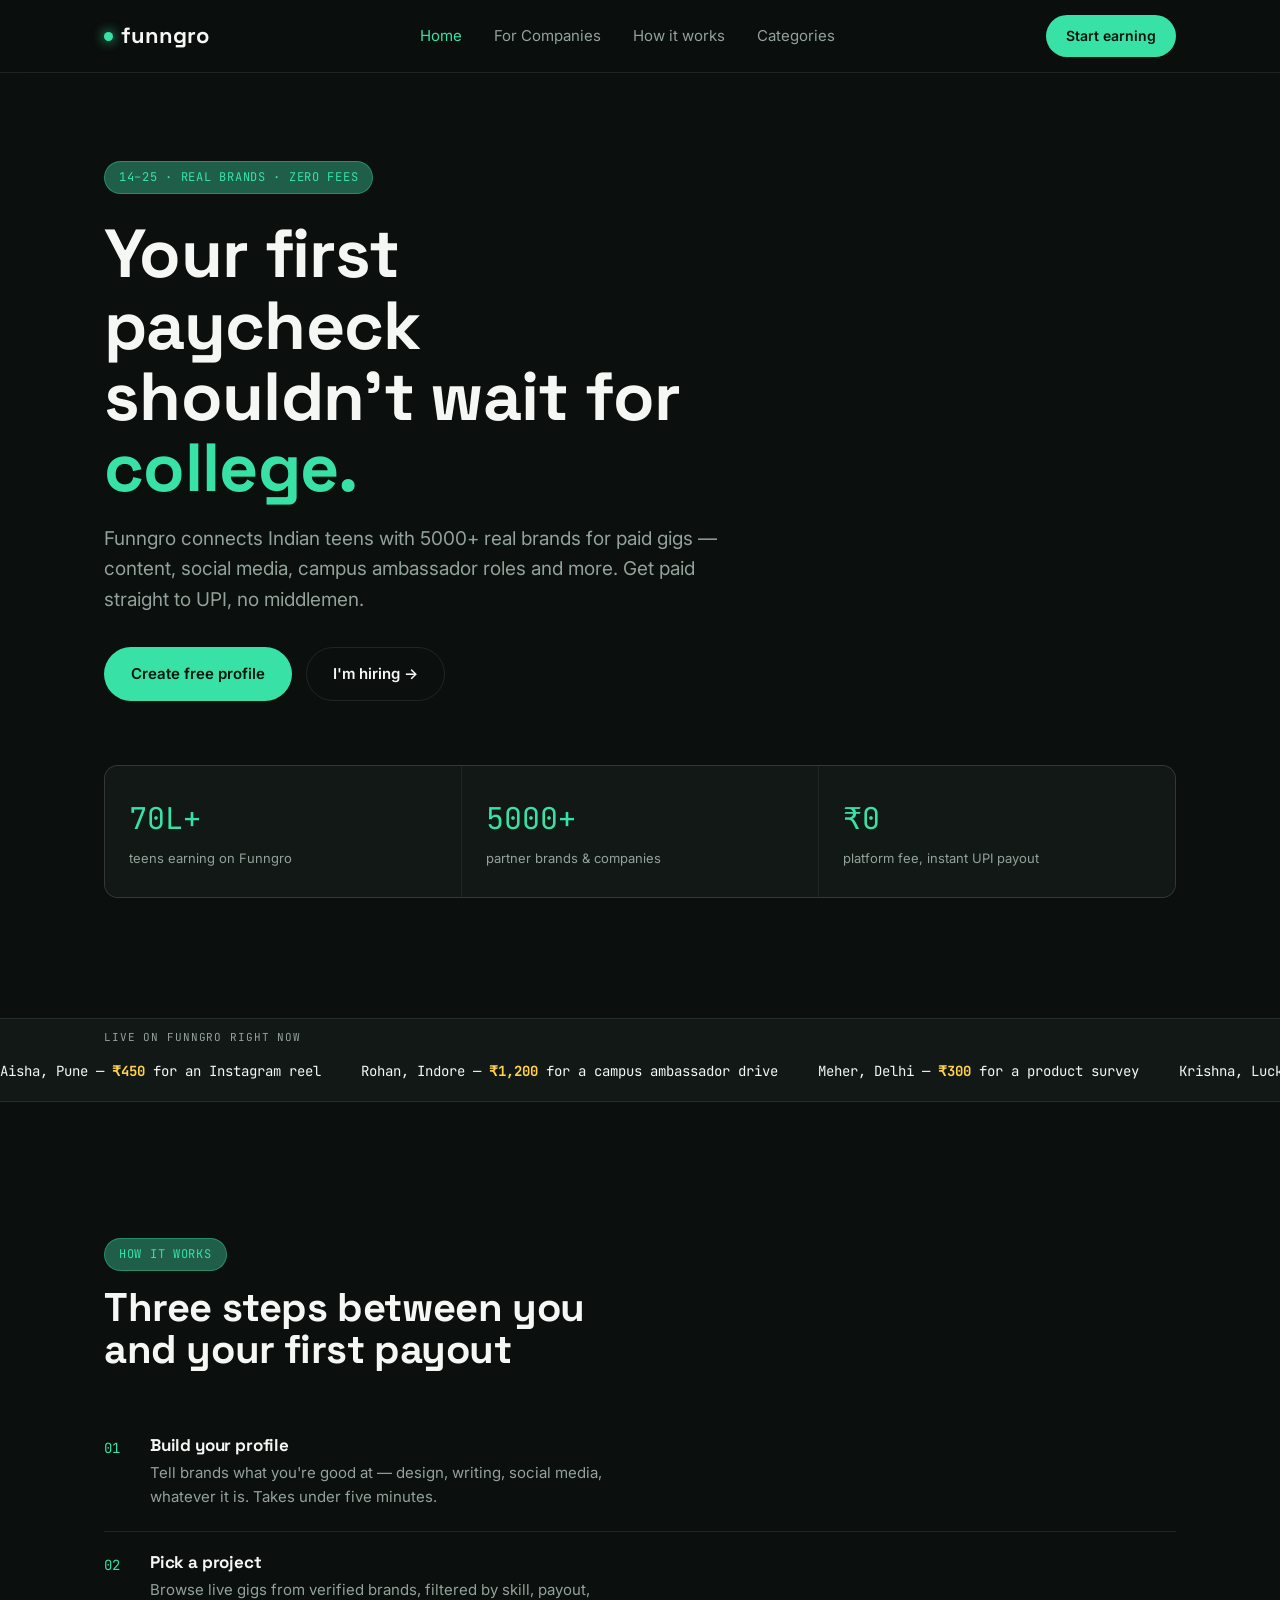
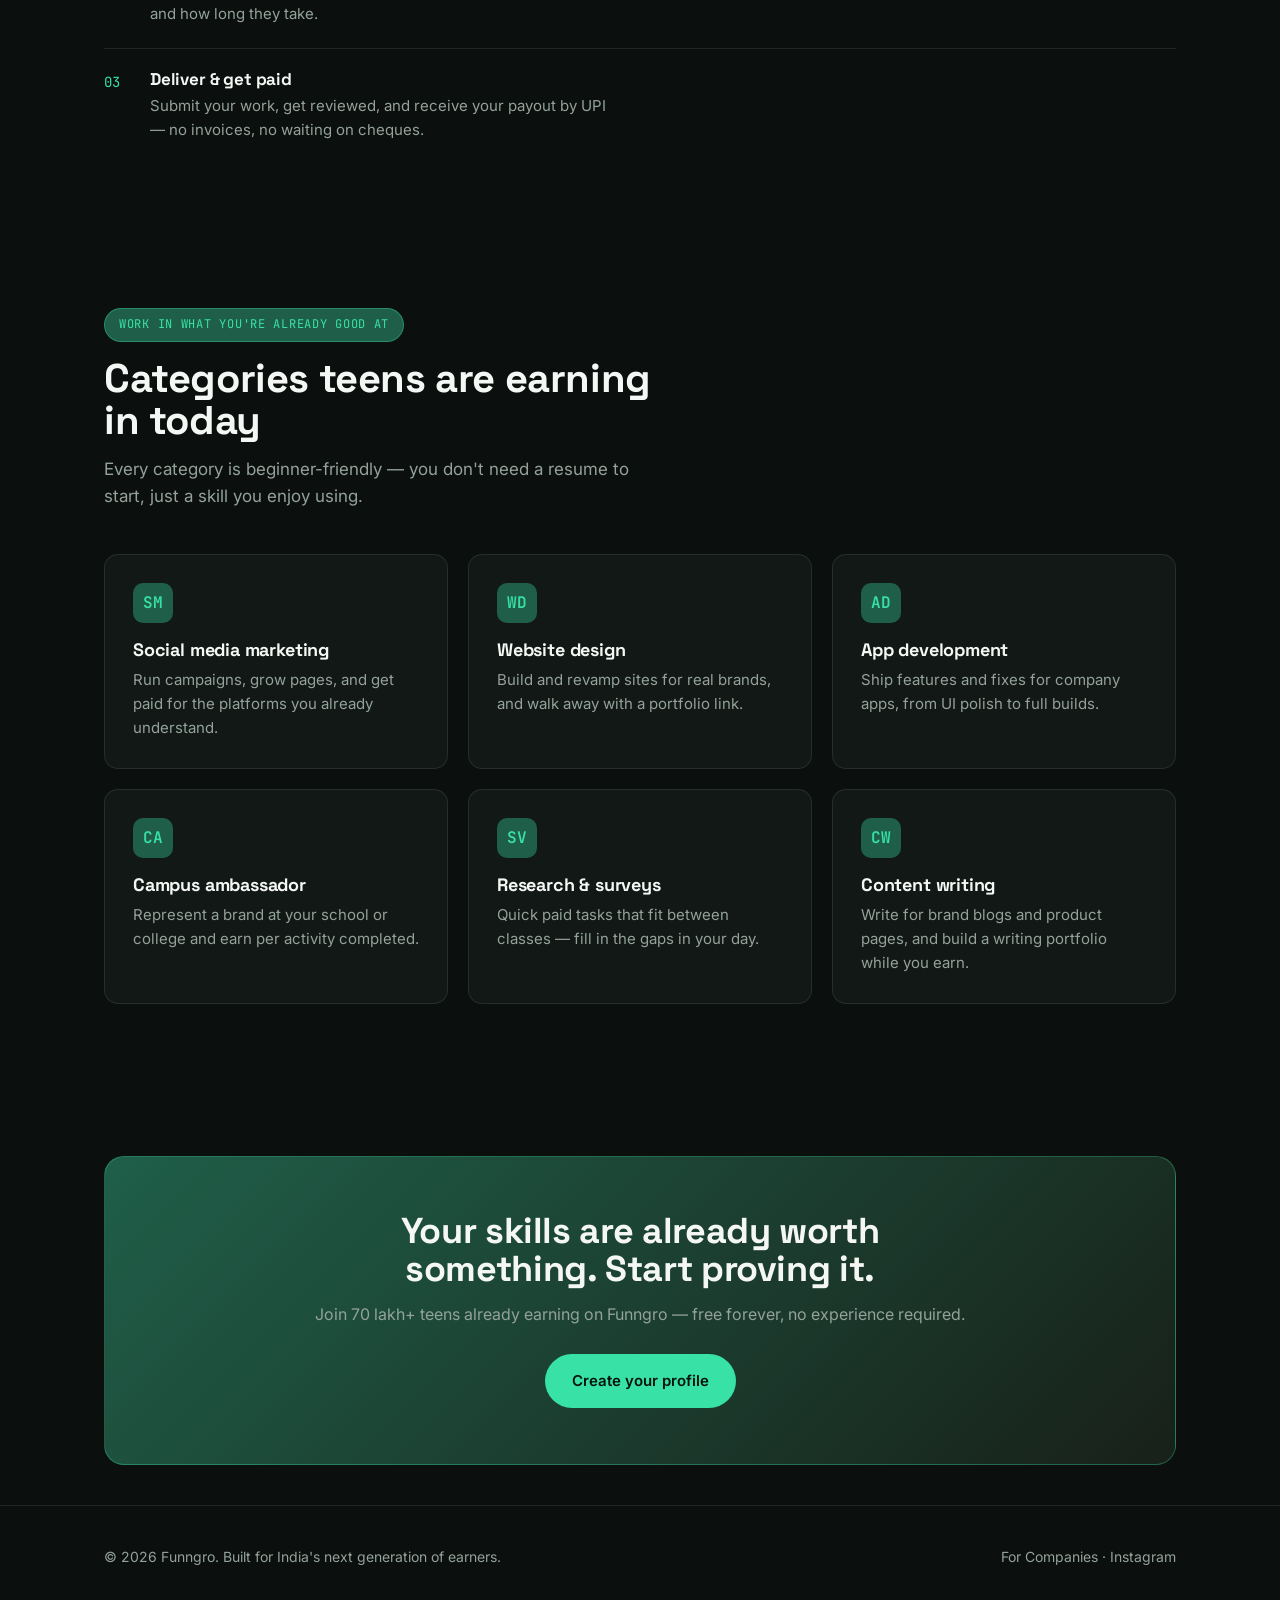
==== index.html @ 90f95296 "Add files via upload" ====
<!DOCTYPE html>
<html lang="en">
<head>
<meta charset="UTF-8">
<meta name="viewport" content="width=device-width, initial-scale=1.0">
<title>Funngro — India's Earning App for Teens | Earn Real Money via UPI</title>
<meta name="description" content="Funngro connects Indian teens with 5000+ real brands for paid gigs — social media, content, campus ambassador, app testing and more. No fees, instant UPI payouts.">
<meta name="keywords" content="teen earning app, funngro, earn money online india, teenlancer, freelance for students, gen z earning app">
<link rel="canonical" href="https://funngro.com/">
<link rel="stylesheet" href="style.css">
</head>
<body>

<nav class="nav">
  <div class="wrap">
    <div class="logo"><span class="dot"></span>funngro</div>
    <div class="nav-links">
      <a href="index.html" class="active">Home</a>
      <a href="companies.html">For Companies</a>
      <a href="#how">How it works</a>
      <a href="#categories">Categories</a>
    </div>
    <a href="#" class="nav-cta">Start earning</a>
  </div>
</nav>

<header class="hero">
  <div class="wrap">
    <span class="eyebrow">14–25 · Real brands · Zero fees</span>
    <h1>Your first paycheck<br>shouldn't wait for <em>college.</em></h1>
    <p class="lede">Funngro connects Indian teens with 5000+ real brands for paid gigs — content, social media, campus ambassador roles and more. Get paid straight to UPI, no middlemen.</p>
    <div class="hero-actions">
      <a href="#" class="btn btn-primary">Create free profile</a>
      <a href="companies.html" class="btn btn-ghost">I'm hiring →</a>
    </div>

    <div class="stats">
      <div class="stat"><div class="num">70L+</div><div class="label">teens earning on Funngro</div></div>
      <div class="stat"><div class="num">5000+</div><div class="label">partner brands & companies</div></div>
      <div class="stat"><div class="num">₹0</div><div class="label">platform fee, instant UPI payout</div></div>
    </div>
  </div>
</header>

<section class="ticker-shell">
  <p class="ticker-label wrap">Live on Funngro right now</p>
  <div class="ticker">
    <span>Aisha, Pune — <b>₹450</b> for an Instagram reel</span>
    <span>Rohan, Indore — <b>₹1,200</b> for a campus ambassador drive</span>
    <span>Meher, Delhi — <b>₹300</b> for a product survey</span>
    <span>Krishna, Lucknow — <b>₹2,160</b> for an app UI project</span>
    <span>Zoya, Kochi — <b>₹600</b> for content writing</span>
    <span>Aisha, Pune — <b>₹450</b> for an Instagram reel</span>
    <span>Rohan, Indore — <b>₹1,200</b> for a campus ambassador drive</span>
    <span>Meher, Delhi — <b>₹300</b> for a product survey</span>
    <span>Krishna, Lucknow — <b>₹2,160</b> for an app UI project</span>
    <span>Zoya, Kochi — <b>₹600</b> for content writing</span>
  </div>
</section>

<section class="section" id="how">
  <div class="wrap">
    <div class="section-head">
      <span class="eyebrow">How it works</span>
      <h2>Three steps between you and your first payout</h2>
    </div>
    <div class="step">
      <div class="n">01</div>
      <div><h3>Build your profile</h3><p>Tell brands what you're good at — design, writing, social media, whatever it is. Takes under five minutes.</p></div>
    </div>
    <div class="step">
      <div class="n">02</div>
      <div><h3>Pick a project</h3><p>Browse live gigs from verified brands, filtered by skill, payout, and how long they take.</p></div>
    </div>
    <div class="step">
      <div class="n">03</div>
      <div><h3>Deliver & get paid</h3><p>Submit your work, get reviewed, and receive your payout by UPI — no invoices, no waiting on cheques.</p></div>
    </div>
  </div>
</section>

<section class="section" id="categories">
  <div class="wrap">
    <div class="section-head">
      <span class="eyebrow">Work in what you're already good at</span>
      <h2>Categories teens are earning in today</h2>
      <p>Every category is beginner-friendly — you don't need a resume to start, just a skill you enjoy using.</p>
    </div>
    <div class="grid-3">
      <div class="card"><div class="icon">SM</div><h3>Social media marketing</h3><p>Run campaigns, grow pages, and get paid for the platforms you already understand.</p></div>
      <div class="card"><div class="icon">WD</div><h3>Website design</h3><p>Build and revamp sites for real brands, and walk away with a portfolio link.</p></div>
      <div class="card"><div class="icon">AD</div><h3>App development</h3><p>Ship features and fixes for company apps, from UI polish to full builds.</p></div>
      <div class="card"><div class="icon">CA</div><h3>Campus ambassador</h3><p>Represent a brand at your school or college and earn per activity completed.</p></div>
      <div class="card"><div class="icon">SV</div><h3>Research & surveys</h3><p>Quick paid tasks that fit between classes — fill in the gaps in your day.</p></div>
      <div class="card"><div class="icon">CW</div><h3>Content writing</h3><p>Write for brand blogs and product pages, and build a writing portfolio while you earn.</p></div>
    </div>
  </div>
</section>

<div class="wrap">
  <div class="cta-band">
    <h2>Your skills are already worth something. Start proving it.</h2>
    <p>Join 70 lakh+ teens already earning on Funngro — free forever, no experience required.</p>
    <a href="#" class="btn btn-primary">Create your profile</a>
  </div>
</div>

<footer>
  <div class="wrap">
    <div>© 2026 Funngro. Built for India's next generation of earners.</div>
    <div><a href="companies.html">For Companies</a> · <a href="https://www.instagram.com/funngro/">Instagram</a></div>
  </div>
</footer>

</body>
</html>
---- style.css ----
/* ============================================
   Funngro — Design tokens
   Base: #0B0F0D matches Funngro's own theme-color
   Accents: mint (earn), coral (energy), yellow (highlight)
   ============================================ */

@import url('https://fonts.googleapis.com/css2?family=Space+Grotesk:wght@500;700&family=Inter:wght@400;500;600&family=JetBrains+Mono:wght@500&display=swap');

:root{
  --bg:            #0B0F0D;
  --bg-elev:       #121815;
  --bg-elev-2:     #182019;
  --border:        rgba(255,255,255,0.09);
  --text:          #F4F7F4;
  --text-dim:      #93A29A;

  --mint:          #38E2A6;
  --mint-dim:      #1F5F49;
  --coral:         #FF6B4E;
  --yellow:        #FFD24C;

  --radius:        14px;
  --max:           1120px;
}

*{ box-sizing:border-box; margin:0; padding:0; }

html{ scroll-behavior:smooth; }

body{
  background:var(--bg);
  color:var(--text);
  font-family:'Inter', sans-serif;
  font-size:16px;
  line-height:1.6;
  -webkit-font-smoothing:antialiased;
}

h1,h2,h3, .display{
  font-family:'Space Grotesk', sans-serif;
  font-weight:700;
  letter-spacing:-0.01em;
  line-height:1.05;
}

.mono{
  font-family:'JetBrains Mono', monospace;
}

a{ color:inherit; text-decoration:none; }

img, svg{ display:block; max-width:100%; }

.wrap{
  max-width:var(--max);
  margin:0 auto;
  padding:0 24px;
}

/* focus visibility */
a:focus-visible, button:focus-visible{
  outline:2px solid var(--mint);
  outline-offset:3px;
}

/* -------- Nav -------- */
.nav{
  position:sticky; top:0; z-index:50;
  background:rgba(11,15,13,0.85);
  backdrop-filter:blur(10px);
  border-bottom:1px solid var(--border);
}
.nav .wrap{
  display:flex; align-items:center; justify-content:space-between;
  height:72px;
}
.logo{
  font-family:'Space Grotesk'; font-weight:700; font-size:22px;
  display:flex; align-items:center; gap:8px;
}
.logo .dot{
  width:9px; height:9px; border-radius:50%;
  background:var(--mint);
  box-shadow:0 0 12px var(--mint);
}
.nav-links{ display:flex; gap:32px; font-size:15px; color:var(--text-dim); }
.nav-links a:hover{ color:var(--text); }
.nav-links a.active{ color:var(--mint); }
.nav-cta{
  background:var(--mint); color:#04140D;
  font-weight:600; font-size:14px;
  padding:10px 20px; border-radius:999px;
}

/* -------- Hero -------- */
.hero{ padding:88px 0 56px; position:relative; overflow:hidden; }
.eyebrow{
  display:inline-flex; align-items:center; gap:8px;
  font-family:'JetBrains Mono'; font-size:12px; letter-spacing:0.06em;
  text-transform:uppercase; color:var(--mint);
  background:var(--mint-dim); border:1px solid rgba(56,226,166,0.35);
  padding:6px 14px; border-radius:999px; margin-bottom:24px;
}
.hero h1{
  font-size:clamp(38px, 6vw, 68px);
  max-width:14ch;
}
.hero h1 em{
  font-style:normal; color:var(--mint);
}
.hero p.lede{
  margin-top:20px; max-width:52ch;
  font-size:19px; color:var(--text-dim);
}
.hero-actions{ display:flex; gap:14px; margin-top:32px; flex-wrap:wrap; }
.btn{
  display:inline-flex; align-items:center; gap:8px;
  font-weight:600; font-size:15px;
  padding:14px 26px; border-radius:999px;
  border:1px solid transparent;
}
.btn-primary{ background:var(--mint); color:#04140D; }
.btn-ghost{ border-color:var(--border); color:var(--text); }
.btn-ghost:hover{ border-color:var(--mint); }

/* -------- Stat strip -------- */
.stats{
  display:grid; grid-template-columns:repeat(3,1fr);
  gap:1px; background:var(--border);
  border:1px solid var(--border); border-radius:var(--radius);
  overflow:hidden; margin-top:64px;
}
.stat{ background:var(--bg-elev); padding:28px 24px; }
.stat .num{ font-family:'JetBrains Mono'; font-size:30px; color:var(--mint); }
.stat .label{ font-size:13px; color:var(--text-dim); margin-top:6px; }

/* -------- Ticker (signature element) -------- */
.ticker-shell{
  border-top:1px solid var(--border);
  border-bottom:1px solid var(--border);
  background:var(--bg-elev);
  overflow:hidden; margin:64px 0;
}
.ticker-label{
  font-family:'JetBrains Mono'; font-size:11px; letter-spacing:0.08em;
  color:var(--text-dim); text-transform:uppercase;
  padding:10px 24px 0;
}
.ticker{
  display:flex; gap:40px; white-space:nowrap;
  padding:14px 0 18px;
  animation:scroll 26s linear infinite;
  width:max-content;
}
.ticker span{
  font-family:'JetBrains Mono'; font-size:14px; color:var(--text);
}
.ticker span b{ color:var(--yellow); }
@keyframes scroll{
  from{ transform:translateX(0); }
  to{ transform:translateX(-50%); }
}
@media (prefers-reduced-motion: reduce){
  .ticker{ animation:none; overflow-x:auto; }
}

/* -------- Sections -------- */
.section{ padding:72px 0; }
.section-head{ max-width:56ch; margin-bottom:44px; }
.section-head .eyebrow{ margin-bottom:16px; }
.section-head h2{ font-size:clamp(28px,3.6vw,40px); }
.section-head p{ color:var(--text-dim); margin-top:14px; font-size:17px; }

.grid-3{ display:grid; grid-template-columns:repeat(3,1fr); gap:20px; }
.grid-2{ display:grid; grid-template-columns:repeat(2,1fr); gap:20px; }

.card{
  background:var(--bg-elev);
  border:1px solid var(--border);
  border-radius:var(--radius);
  padding:28px;
}
.card .icon{
  width:40px; height:40px; border-radius:10px;
  background:var(--mint-dim); color:var(--mint);
  display:flex; align-items:center; justify-content:center;
  font-family:'JetBrains Mono'; font-weight:600; margin-bottom:18px;
}
.card h3{ font-size:18px; margin-bottom:8px; }
.card p{ color:var(--text-dim); font-size:15px; }

.step{
  display:flex; gap:18px; padding:22px 0;
  border-bottom:1px solid var(--border);
}
.step:last-child{ border-bottom:none; }
.step .n{
  font-family:'JetBrains Mono'; color:var(--mint);
  font-size:14px; min-width:28px;
}
.step h3{ font-size:17px; margin-bottom:6px; }
.step p{ color:var(--text-dim); font-size:15px; max-width:52ch; }

.cta-band{
  background:linear-gradient(135deg, var(--mint-dim), var(--bg-elev-2));
  border:1px solid rgba(56,226,166,0.3);
  border-radius:20px;
  padding:56px 40px;
  text-align:center;
  margin:80px 0 40px;
}
.cta-band h2{ font-size:clamp(26px,3.4vw,36px); max-width:22ch; margin:0 auto; }
.cta-band p{ color:var(--text-dim); margin-top:14px; }
.cta-band .btn{ margin-top:26px; }

footer{
  border-top:1px solid var(--border);
  padding:40px 0; color:var(--text-dim); font-size:14px;
}
footer .wrap{ display:flex; justify-content:space-between; flex-wrap:wrap; gap:16px; }
footer a:hover{ color:var(--mint); }

@media (max-width:800px){
  .nav-links{ display:none; }
  .stats{ grid-template-columns:1fr; }
  .grid-3{ grid-template-columns:1fr; }
  .grid-2{ grid-template-columns:1fr; }
  footer .wrap{ flex-direction:column; }
}
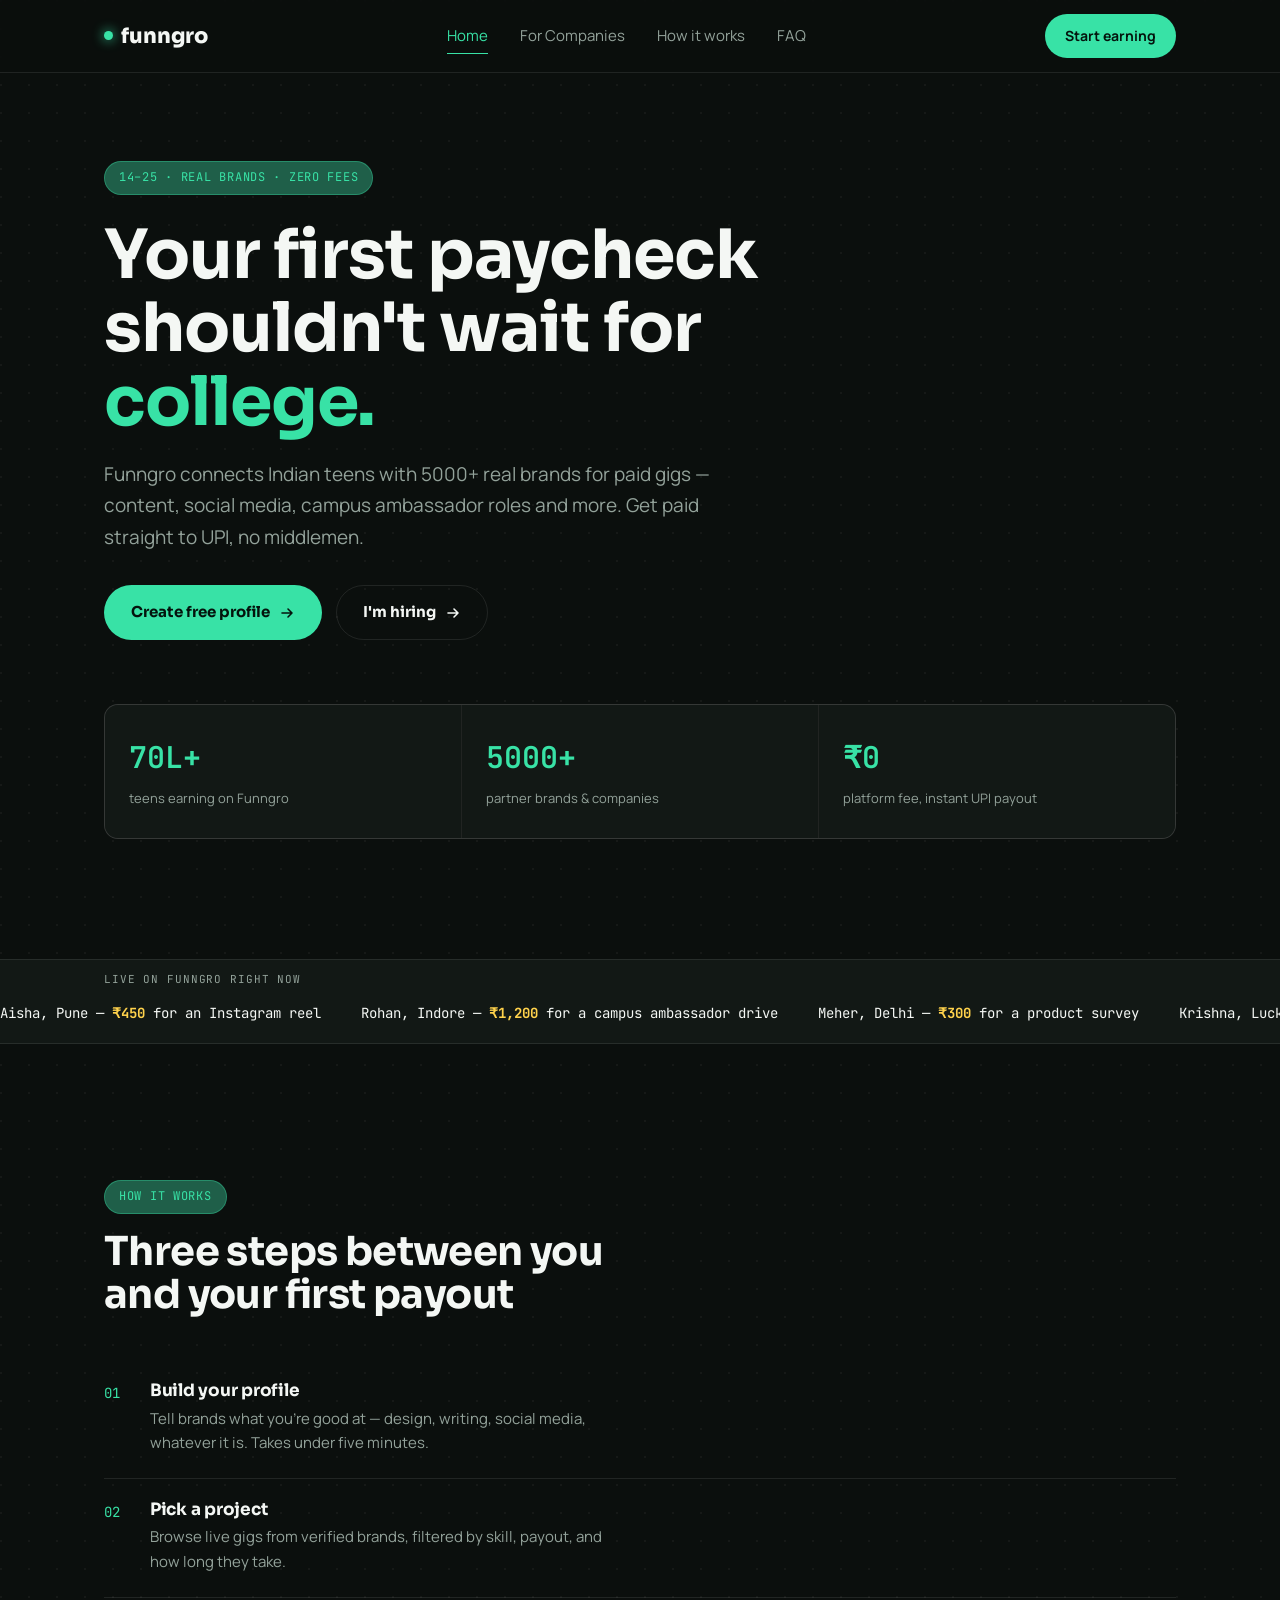
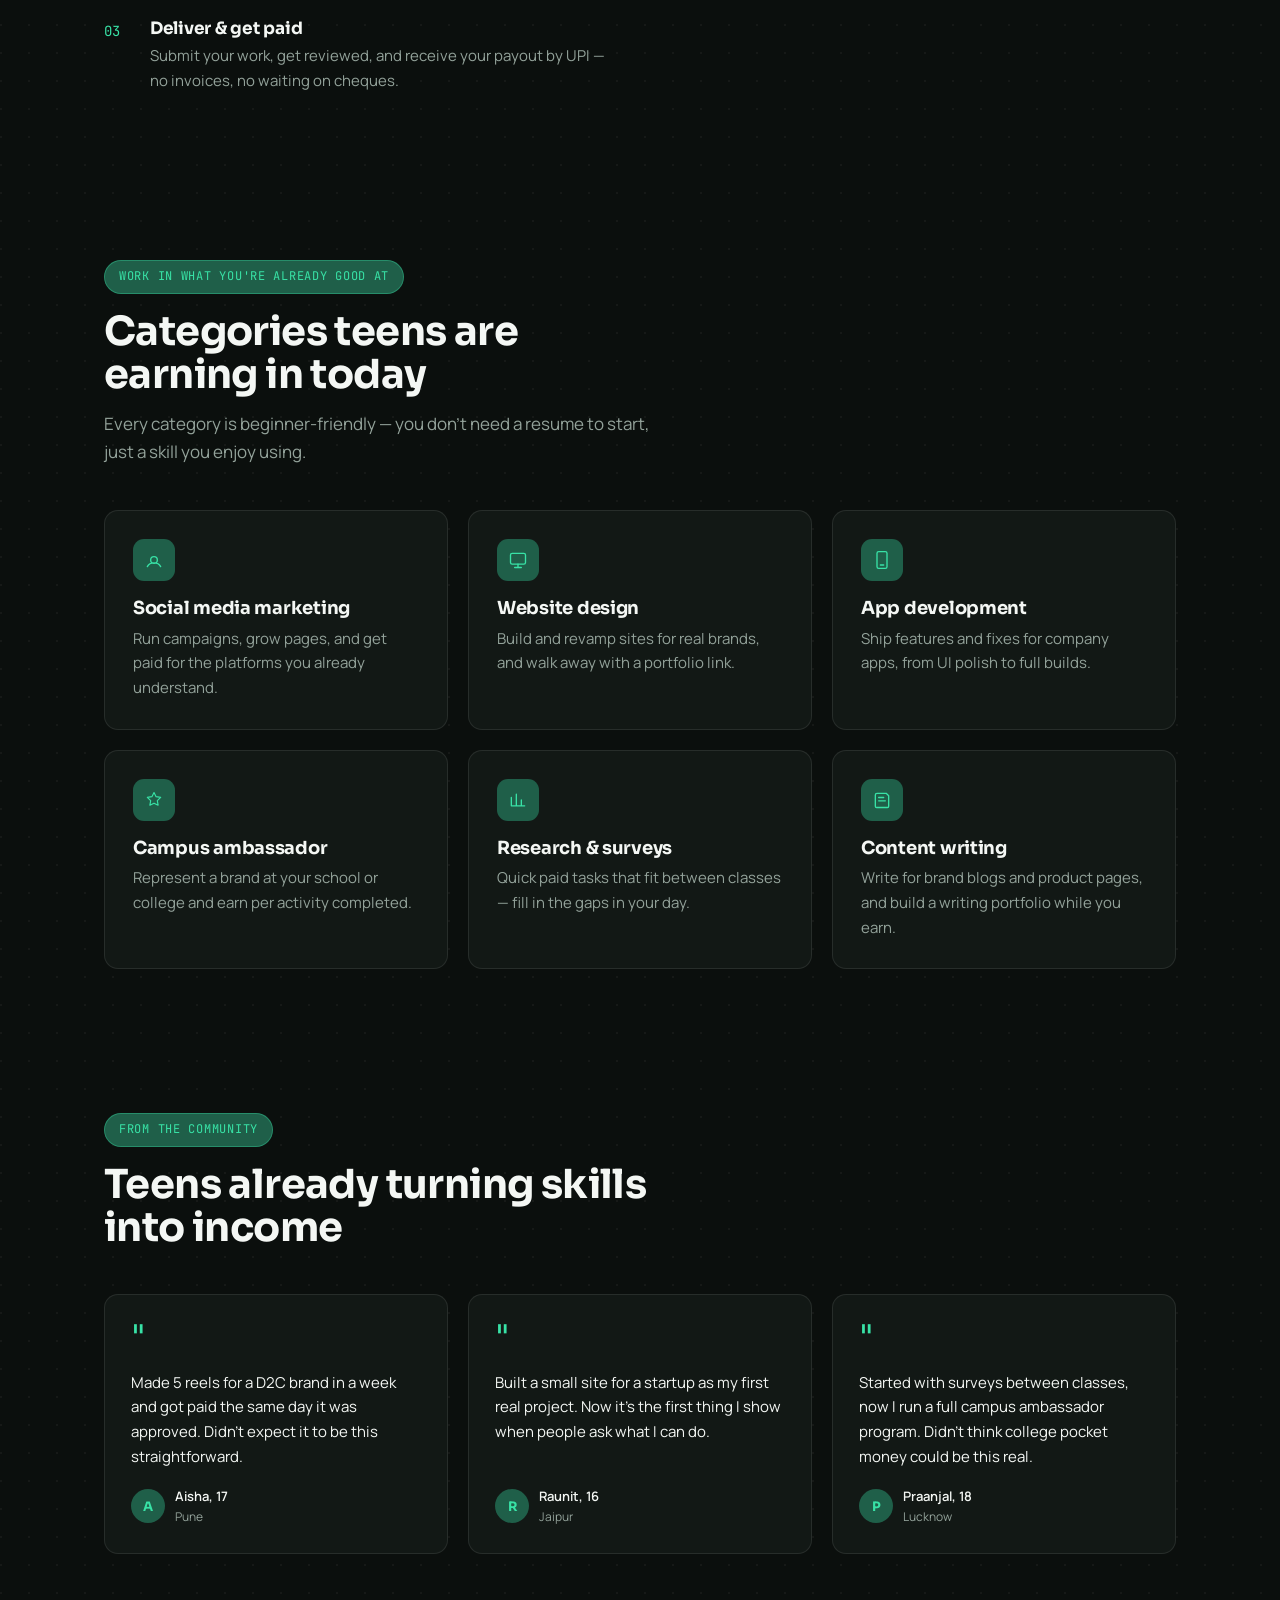
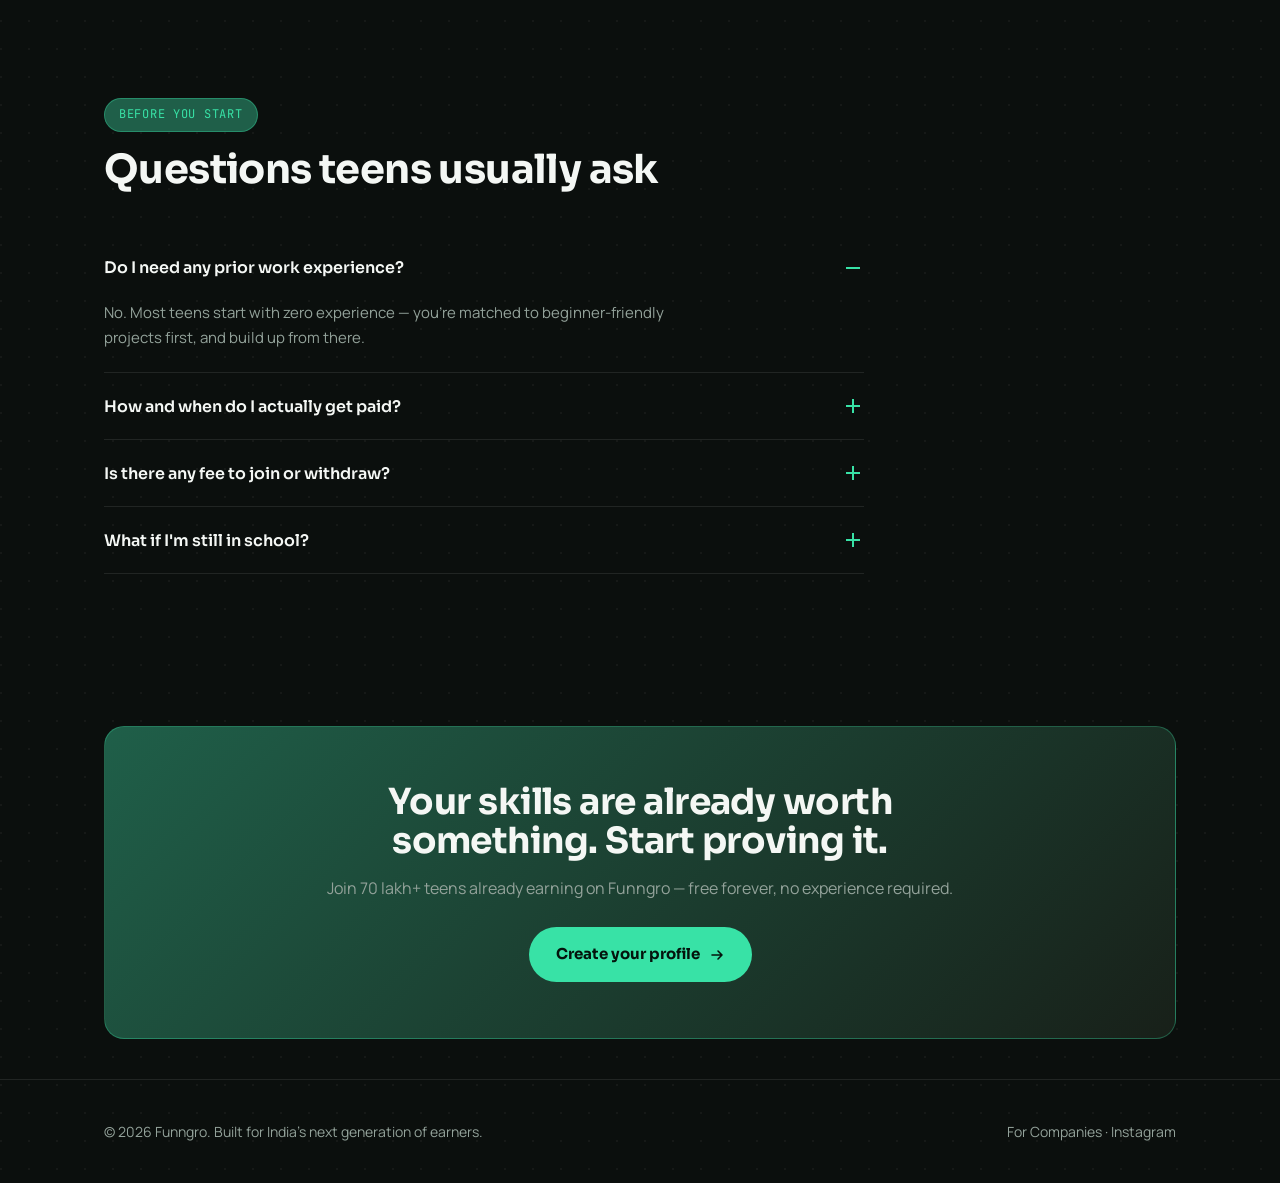
==== commit dd7ff75d: "Add files via upload" ====
--- a/index.html
+++ b/index.html
@@ -18,26 +18,35 @@
       <a href="index.html" class="active">Home</a>
       <a href="companies.html">For Companies</a>
       <a href="#how">How it works</a>
-      <a href="#categories">Categories</a>
+      <a href="#faq">FAQ</a>
     </div>
-    <a href="#" class="nav-cta">Start earning</a>
+    <div style="display:flex; align-items:center; gap:6px;">
+      <a href="#" class="nav-cta">Start earning</a>
+      <button class="nav-toggle" aria-label="Toggle menu" aria-expanded="false"><span></span><span></span><span></span></button>
+    </div>
+  </div>
+  <div class="nav-mobile">
+    <a href="index.html" class="active">Home</a>
+    <a href="companies.html">For Companies</a>
+    <a href="#how">How it works</a>
+    <a href="#faq">FAQ</a>
   </div>
 </nav>
 
 <header class="hero">
   <div class="wrap">
-    <span class="eyebrow">14–25 · Real brands · Zero fees</span>
-    <h1>Your first paycheck<br>shouldn't wait for <em>college.</em></h1>
-    <p class="lede">Funngro connects Indian teens with 5000+ real brands for paid gigs — content, social media, campus ambassador roles and more. Get paid straight to UPI, no middlemen.</p>
-    <div class="hero-actions">
-      <a href="#" class="btn btn-primary">Create free profile</a>
-      <a href="companies.html" class="btn btn-ghost">I'm hiring →</a>
+    <span class="eyebrow reveal in">14–25 · Real brands · Zero fees</span>
+    <h1 class="reveal in">Your first paycheck<br>shouldn't wait for <em>college.</em></h1>
+    <p class="lede reveal in">Funngro connects Indian teens with 5000+ real brands for paid gigs — content, social media, campus ambassador roles and more. Get paid straight to UPI, no middlemen.</p>
+    <div class="hero-actions reveal in">
+      <a href="#" class="btn btn-primary">Create free profile <svg viewBox="0 0 16 16" fill="none"><path d="M3 8h10M9 4l4 4-4 4" stroke="currentColor" stroke-width="1.6" stroke-linecap="round" stroke-linejoin="round"/></svg></a>
+      <a href="companies.html" class="btn btn-ghost">I'm hiring <svg viewBox="0 0 16 16" fill="none"><path d="M3 8h10M9 4l4 4-4 4" stroke="currentColor" stroke-width="1.6" stroke-linecap="round" stroke-linejoin="round"/></svg></a>
     </div>
 
-    <div class="stats">
-      <div class="stat"><div class="num">70L+</div><div class="label">teens earning on Funngro</div></div>
-      <div class="stat"><div class="num">5000+</div><div class="label">partner brands & companies</div></div>
-      <div class="stat"><div class="num">₹0</div><div class="label">platform fee, instant UPI payout</div></div>
+    <div class="stats reveal">
+      <div class="stat"><div class="num"><span data-count="70">0</span>L+</div><div class="label">teens earning on Funngro</div></div>
+      <div class="stat"><div class="num"><span data-count="5000">0</span>+</div><div class="label">partner brands & companies</div></div>
+      <div class="stat"><div class="num">₹<span data-count="0">0</span></div><div class="label">platform fee, instant UPI payout</div></div>
     </div>
   </div>
 </header>
@@ -60,19 +69,19 @@
 
 <section class="section" id="how">
   <div class="wrap">
-    <div class="section-head">
+    <div class="section-head reveal">
       <span class="eyebrow">How it works</span>
       <h2>Three steps between you and your first payout</h2>
     </div>
-    <div class="step">
+    <div class="step reveal">
       <div class="n">01</div>
       <div><h3>Build your profile</h3><p>Tell brands what you're good at — design, writing, social media, whatever it is. Takes under five minutes.</p></div>
     </div>
-    <div class="step">
+    <div class="step reveal">
       <div class="n">02</div>
       <div><h3>Pick a project</h3><p>Browse live gigs from verified brands, filtered by skill, payout, and how long they take.</p></div>
     </div>
-    <div class="step">
+    <div class="step reveal">
       <div class="n">03</div>
       <div><h3>Deliver & get paid</h3><p>Submit your work, get reviewed, and receive your payout by UPI — no invoices, no waiting on cheques.</p></div>
     </div>
@@ -81,27 +90,98 @@
 
 <section class="section" id="categories">
   <div class="wrap">
-    <div class="section-head">
+    <div class="section-head reveal">
       <span class="eyebrow">Work in what you're already good at</span>
       <h2>Categories teens are earning in today</h2>
       <p>Every category is beginner-friendly — you don't need a resume to start, just a skill you enjoy using.</p>
     </div>
     <div class="grid-3">
-      <div class="card"><div class="icon">SM</div><h3>Social media marketing</h3><p>Run campaigns, grow pages, and get paid for the platforms you already understand.</p></div>
-      <div class="card"><div class="icon">WD</div><h3>Website design</h3><p>Build and revamp sites for real brands, and walk away with a portfolio link.</p></div>
-      <div class="card"><div class="icon">AD</div><h3>App development</h3><p>Ship features and fixes for company apps, from UI polish to full builds.</p></div>
-      <div class="card"><div class="icon">CA</div><h3>Campus ambassador</h3><p>Represent a brand at your school or college and earn per activity completed.</p></div>
-      <div class="card"><div class="icon">SV</div><h3>Research & surveys</h3><p>Quick paid tasks that fit between classes — fill in the gaps in your day.</p></div>
-      <div class="card"><div class="icon">CW</div><h3>Content writing</h3><p>Write for brand blogs and product pages, and build a writing portfolio while you earn.</p></div>
+      <div class="card reveal">
+        <div class="icon"><svg viewBox="0 0 24 24" fill="none"><path d="M8 12a4 4 0 118 0 4 4 0 01-8 0zM4 20c1.5-3 4-4.5 8-4.5s6.5 1.5 8 4.5" stroke="currentColor" stroke-width="1.6" stroke-linecap="round" stroke-linejoin="round"/></svg></div>
+        <h3>Social media marketing</h3><p>Run campaigns, grow pages, and get paid for the platforms you already understand.</p>
+      </div>
+      <div class="card reveal">
+        <div class="icon"><svg viewBox="0 0 24 24" fill="none"><rect x="3" y="4" width="18" height="13" rx="2" stroke="currentColor" stroke-width="1.6"/><path d="M8 21h8M12 17v4" stroke="currentColor" stroke-width="1.6" stroke-linecap="round"/></svg></div>
+        <h3>Website design</h3><p>Build and revamp sites for real brands, and walk away with a portfolio link.</p>
+      </div>
+      <div class="card reveal">
+        <div class="icon"><svg viewBox="0 0 24 24" fill="none"><rect x="6" y="2" width="12" height="20" rx="2" stroke="currentColor" stroke-width="1.6"/><path d="M10 18h4" stroke="currentColor" stroke-width="1.6" stroke-linecap="round"/></svg></div>
+        <h3>App development</h3><p>Ship features and fixes for company apps, from UI polish to full builds.</p>
+      </div>
+      <div class="card reveal">
+        <div class="icon"><svg viewBox="0 0 24 24" fill="none"><path d="M12 3l2.5 5 5.5.8-4 4 .9 5.4L12 15.8 7.1 18.2 8 12.8l-4-4 5.5-.8L12 3z" stroke="currentColor" stroke-width="1.4" stroke-linejoin="round"/></svg></div>
+        <h3>Campus ambassador</h3><p>Represent a brand at your school or college and earn per activity completed.</p>
+      </div>
+      <div class="card reveal">
+        <div class="icon"><svg viewBox="0 0 24 24" fill="none"><path d="M4 19V9M10 19V5M16 19v-7M20 19H4" stroke="currentColor" stroke-width="1.6" stroke-linecap="round" stroke-linejoin="round"/></svg></div>
+        <h3>Research & surveys</h3><p>Quick paid tasks that fit between classes — fill in the gaps in your day.</p>
+      </div>
+      <div class="card reveal">
+        <div class="icon"><svg viewBox="0 0 24 24" fill="none"><path d="M4 19.5V6a2 2 0 012-2h11l3 3v12.5a1.5 1.5 0 01-1.5 1.5H5.5A1.5 1.5 0 014 19.5z" stroke="currentColor" stroke-width="1.6" stroke-linejoin="round"/><path d="M8 9h6M8 13h8" stroke="currentColor" stroke-width="1.6" stroke-linecap="round"/></svg></div>
+        <h3>Content writing</h3><p>Write for brand blogs and product pages, and build a writing portfolio while you earn.</p>
+      </div>
+    </div>
+  </div>
+</section>
+
+<section class="section" id="testimonials">
+  <div class="wrap">
+    <div class="section-head reveal">
+      <span class="eyebrow">From the community</span>
+      <h2>Teens already turning skills into income</h2>
+    </div>
+    <div class="grid-3">
+      <div class="testimonial reveal">
+        <div class="quote-mark">"</div>
+        <p class="msg">Made 5 reels for a D2C brand in a week and got paid the same day it was approved. Didn't expect it to be this straightforward.</p>
+        <div class="who"><div class="avatar">A</div><div><div class="name">Aisha, 17</div><div class="role">Pune</div></div></div>
+      </div>
+      <div class="testimonial reveal">
+        <div class="quote-mark">"</div>
+        <p class="msg">Built a small site for a startup as my first real project. Now it's the first thing I show when people ask what I can do.</p>
+        <div class="who"><div class="avatar">R</div><div><div class="name">Raunit, 16</div><div class="role">Jaipur</div></div></div>
+      </div>
+      <div class="testimonial reveal">
+        <div class="quote-mark">"</div>
+        <p class="msg">Started with surveys between classes, now I run a full campus ambassador program. Didn't think college pocket money could be this real.</p>
+        <div class="who"><div class="avatar">P</div><div><div class="name">Praanjal, 18</div><div class="role">Lucknow</div></div></div>
+      </div>
+    </div>
+  </div>
+</section>
+
+<section class="section" id="faq">
+  <div class="wrap">
+    <div class="section-head reveal">
+      <span class="eyebrow">Before you start</span>
+      <h2>Questions teens usually ask</h2>
+    </div>
+    <div style="max-width:760px;" class="reveal">
+      <div class="faq-item open">
+        <button class="faq-q" aria-expanded="true">Do I need any prior work experience?<span class="plus"></span></button>
+        <div class="faq-a"><p>No. Most teens start with zero experience — you're matched to beginner-friendly projects first, and build up from there.</p></div>
+      </div>
+      <div class="faq-item">
+        <button class="faq-q" aria-expanded="false">How and when do I actually get paid?<span class="plus"></span></button>
+        <div class="faq-a"><p>Straight to your UPI ID once your submitted work is approved — no waiting on invoices or bank transfers.</p></div>
+      </div>
+      <div class="faq-item">
+        <button class="faq-q" aria-expanded="false">Is there any fee to join or withdraw?<span class="plus"></span></button>
+        <div class="faq-a"><p>Funngro is free to join, and there's no platform fee on your withdrawals.</p></div>
+      </div>
+      <div class="faq-item">
+        <button class="faq-q" aria-expanded="false">What if I'm still in school?<span class="plus"></span></button>
+        <div class="faq-a"><p>That's who Funngro is built for — projects are designed to fit around class hours, not compete with them.</p></div>
+      </div>
     </div>
   </div>
 </section>
 
 <div class="wrap">
-  <div class="cta-band">
+  <div class="cta-band reveal">
     <h2>Your skills are already worth something. Start proving it.</h2>
     <p>Join 70 lakh+ teens already earning on Funngro — free forever, no experience required.</p>
-    <a href="#" class="btn btn-primary">Create your profile</a>
+    <a href="#" class="btn btn-primary">Create your profile <svg viewBox="0 0 16 16" fill="none"><path d="M3 8h10M9 4l4 4-4 4" stroke="currentColor" stroke-width="1.6" stroke-linecap="round" stroke-linejoin="round"/></svg></a>
   </div>
 </div>
 
@@ -112,5 +192,6 @@
   </div>
 </footer>
 
+<script src="app.js"></script>
 </body>
 </html>
--- a/style.css
+++ b/style.css
@@ -1,10 +1,12 @@
 /* ============================================
    Funngro — Design tokens
-   Base: #0B0F0D matches Funngro's own theme-color
-   Accents: mint (earn), coral (energy), yellow (highlight)
+   Theme kept as-is per project brief: dark base
+   (#0B0F0D — Funngro's own theme-color) + mint/
+   coral/yellow accent system. Typography, texture,
+   iconography and interaction depth taken further.
    ============================================ */
 
-@import url('https://fonts.googleapis.com/css2?family=Space+Grotesk:wght@500;700&family=Inter:wght@400;500;600&family=JetBrains+Mono:wght@500&display=swap');
+@import url('https://fonts.googleapis.com/css2?family=Sora:wght@400;600;700;800&family=Manrope:wght@400;500;600;700&family=JetBrains+Mono:wght@400;500;600&display=swap');
 
 :root{
   --bg:            #0B0F0D;
@@ -21,6 +23,7 @@
 
   --radius:        14px;
   --max:           1120px;
+  --ease:          cubic-bezier(.16,.84,.44,1);
 }
 
 *{ box-sizing:border-box; margin:0; padding:0; }
@@ -28,19 +31,21 @@
 html{ scroll-behavior:smooth; }
 
 body{
-  background:var(--bg);
+  background:
+    radial-gradient(circle at 1px 1px, rgba(255,255,255,0.045) 1px, transparent 0) 0 0/28px 28px,
+    var(--bg);
   color:var(--text);
-  font-family:'Inter', sans-serif;
+  font-family:'Manrope', sans-serif;
   font-size:16px;
-  line-height:1.6;
+  line-height:1.65;
   -webkit-font-smoothing:antialiased;
 }
 
 h1,h2,h3, .display{
-  font-family:'Space Grotesk', sans-serif;
+  font-family:'Sora', sans-serif;
   font-weight:700;
-  letter-spacing:-0.01em;
-  line-height:1.05;
+  letter-spacing:-0.015em;
+  line-height:1.08;
 }
 
 .mono{
@@ -61,6 +66,16 @@
 a:focus-visible, button:focus-visible{
   outline:2px solid var(--mint);
   outline-offset:3px;
+}
+
+/* scroll-reveal (JS toggles .in) */
+.reveal{
+  opacity:0; transform:translateY(18px);
+  transition:opacity .7s var(--ease), transform .7s var(--ease);
+}
+.reveal.in{ opacity:1; transform:none; }
+@media (prefers-reduced-motion: reduce){
+  .reveal{ opacity:1; transform:none; transition:none; }
 }
 
 /* -------- Nav -------- */
@@ -75,7 +90,7 @@
   height:72px;
 }
 .logo{
-  font-family:'Space Grotesk'; font-weight:700; font-size:22px;
+  font-family:'Sora'; font-weight:800; font-size:21px;
   display:flex; align-items:center; gap:8px;
 }
 .logo .dot{
@@ -84,13 +99,47 @@
   box-shadow:0 0 12px var(--mint);
 }
 .nav-links{ display:flex; gap:32px; font-size:15px; color:var(--text-dim); }
+.nav-links a{ position:relative; padding:4px 0; }
+.nav-links a::after{
+  content:""; position:absolute; left:0; right:100%; bottom:-2px; height:1px;
+  background:var(--mint); transition:right .3s var(--ease);
+}
 .nav-links a:hover{ color:var(--text); }
+.nav-links a:hover::after{ right:0; }
 .nav-links a.active{ color:var(--mint); }
+.nav-links a.active::after{ right:0; }
 .nav-cta{
   background:var(--mint); color:#04140D;
-  font-weight:600; font-size:14px;
+  font-weight:700; font-size:14px;
   padding:10px 20px; border-radius:999px;
-}
+  transition:transform .25s var(--ease), box-shadow .25s var(--ease);
+}
+.nav-cta:hover{ transform:translateY(-1px); box-shadow:0 6px 20px rgba(56,226,166,0.35); }
+
+/* mobile hamburger */
+.nav-toggle{
+  display:none; flex-direction:column; gap:5px;
+  background:none; border:none; cursor:pointer; padding:8px;
+}
+.nav-toggle span{
+  width:22px; height:2px; background:var(--text);
+  transition:transform .3s var(--ease), opacity .3s var(--ease);
+}
+.nav-toggle.open span:nth-child(1){ transform:translateY(7px) rotate(45deg); }
+.nav-toggle.open span:nth-child(2){ opacity:0; }
+.nav-toggle.open span:nth-child(3){ transform:translateY(-7px) rotate(-45deg); }
+
+.nav-mobile{
+  display:none; flex-direction:column; gap:2px;
+  border-top:1px solid var(--border);
+  background:var(--bg-elev);
+}
+.nav-mobile.open{ display:flex; }
+.nav-mobile a{
+  padding:16px 24px; font-size:15px; color:var(--text-dim);
+  border-bottom:1px solid var(--border);
+}
+.nav-mobile a.active{ color:var(--mint); }
 
 /* -------- Hero -------- */
 .hero{ padding:88px 0 56px; position:relative; overflow:hidden; }
@@ -114,14 +163,19 @@
 }
 .hero-actions{ display:flex; gap:14px; margin-top:32px; flex-wrap:wrap; }
 .btn{
-  display:inline-flex; align-items:center; gap:8px;
-  font-weight:600; font-size:15px;
+  display:inline-flex; align-items:center; gap:9px;
+  font-weight:700; font-size:15px; font-family:'Sora';
   padding:14px 26px; border-radius:999px;
   border:1px solid transparent;
-}
+  transition:transform .25s var(--ease), box-shadow .25s var(--ease), border-color .25s var(--ease);
+}
+.btn svg{ width:16px; height:16px; transition:transform .25s var(--ease); }
 .btn-primary{ background:var(--mint); color:#04140D; }
+.btn-primary:hover{ transform:translateY(-2px); box-shadow:0 10px 28px rgba(56,226,166,0.32); }
+.btn-primary:hover svg{ transform:translateX(3px); }
 .btn-ghost{ border-color:var(--border); color:var(--text); }
-.btn-ghost:hover{ border-color:var(--mint); }
+.btn-ghost:hover{ border-color:var(--mint); color:var(--mint); }
+.btn-ghost:hover svg{ transform:translateX(3px); }
 
 /* -------- Stat strip -------- */
 .stats{
@@ -130,8 +184,9 @@
   border:1px solid var(--border); border-radius:var(--radius);
   overflow:hidden; margin-top:64px;
 }
-.stat{ background:var(--bg-elev); padding:28px 24px; }
-.stat .num{ font-family:'JetBrains Mono'; font-size:30px; color:var(--mint); }
+.stat{ background:var(--bg-elev); padding:28px 24px; transition:background .25s; }
+.stat:hover{ background:var(--bg-elev-2); }
+.stat .num{ font-family:'JetBrains Mono'; font-size:30px; color:var(--mint); font-weight:600; }
 .stat .label{ font-size:13px; color:var(--text-dim); margin-top:6px; }
 
 /* -------- Ticker (signature element) -------- */
@@ -179,13 +234,22 @@
   border:1px solid var(--border);
   border-radius:var(--radius);
   padding:28px;
+  transition:transform .3s var(--ease), border-color .3s var(--ease), background .3s var(--ease);
+}
+.card:hover{
+  transform:translateY(-4px);
+  border-color:rgba(56,226,166,0.4);
+  background:var(--bg-elev-2);
 }
 .card .icon{
-  width:40px; height:40px; border-radius:10px;
+  width:42px; height:42px; border-radius:11px;
   background:var(--mint-dim); color:var(--mint);
   display:flex; align-items:center; justify-content:center;
-  font-family:'JetBrains Mono'; font-weight:600; margin-bottom:18px;
-}
+  margin-bottom:18px;
+  transition:background .3s, color .3s;
+}
+.card .icon svg{ width:20px; height:20px; }
+.card:hover .icon{ background:var(--mint); color:#04140D; }
 .card h3{ font-size:18px; margin-bottom:8px; }
 .card p{ color:var(--text-dim); font-size:15px; }
 
@@ -200,6 +264,56 @@
 }
 .step h3{ font-size:17px; margin-bottom:6px; }
 .step p{ color:var(--text-dim); font-size:15px; max-width:52ch; }
+
+/* -------- Testimonials -------- */
+.testimonial{
+  background:var(--bg-elev);
+  border:1px solid var(--border);
+  border-radius:var(--radius);
+  padding:26px;
+  display:flex; flex-direction:column; gap:16px;
+}
+.testimonial .quote-mark{
+  font-family:'Sora'; font-size:34px; color:var(--mint); line-height:1;
+}
+.testimonial p.msg{ font-size:15px; color:var(--text); }
+.testimonial .who{ display:flex; align-items:center; gap:10px; margin-top:auto; }
+.testimonial .avatar{
+  width:34px; height:34px; border-radius:50%;
+  background:var(--mint-dim); color:var(--mint);
+  display:flex; align-items:center; justify-content:center;
+  font-family:'Sora'; font-weight:700; font-size:13px;
+}
+.testimonial .name{ font-size:13px; font-weight:600; }
+.testimonial .role{ font-size:12px; color:var(--text-dim); }
+
+/* -------- FAQ accordion -------- */
+.faq-item{
+  border-bottom:1px solid var(--border);
+}
+.faq-q{
+  width:100%; background:none; border:none; text-align:left;
+  display:flex; align-items:center; justify-content:space-between; gap:16px;
+  padding:22px 0; cursor:pointer; color:var(--text);
+  font-family:'Sora'; font-weight:600; font-size:16px;
+}
+.faq-q .plus{
+  flex-shrink:0; width:22px; height:22px; position:relative;
+}
+.faq-q .plus::before, .faq-q .plus::after{
+  content:""; position:absolute; background:var(--mint);
+  top:50%; left:50%; transform:translate(-50%,-50%);
+  transition:transform .3s var(--ease);
+}
+.faq-q .plus::before{ width:14px; height:2px; }
+.faq-q .plus::after{ width:2px; height:14px; }
+.faq-item.open .plus::after{ transform:translate(-50%,-50%) rotate(90deg); opacity:0; }
+.faq-a{
+  max-height:0; overflow:hidden;
+  transition:max-height .35s var(--ease);
+}
+.faq-a p{ color:var(--text-dim); font-size:15px; padding-bottom:22px; max-width:64ch; }
+.faq-item.open .faq-a{ max-height:200px; }
 
 .cta-band{
   background:linear-gradient(135deg, var(--mint-dim), var(--bg-elev-2));
@@ -222,6 +336,7 @@
 
 @media (max-width:800px){
   .nav-links{ display:none; }
+  .nav-toggle{ display:flex; }
   .stats{ grid-template-columns:1fr; }
   .grid-3{ grid-template-columns:1fr; }
   .grid-2{ grid-template-columns:1fr; }
